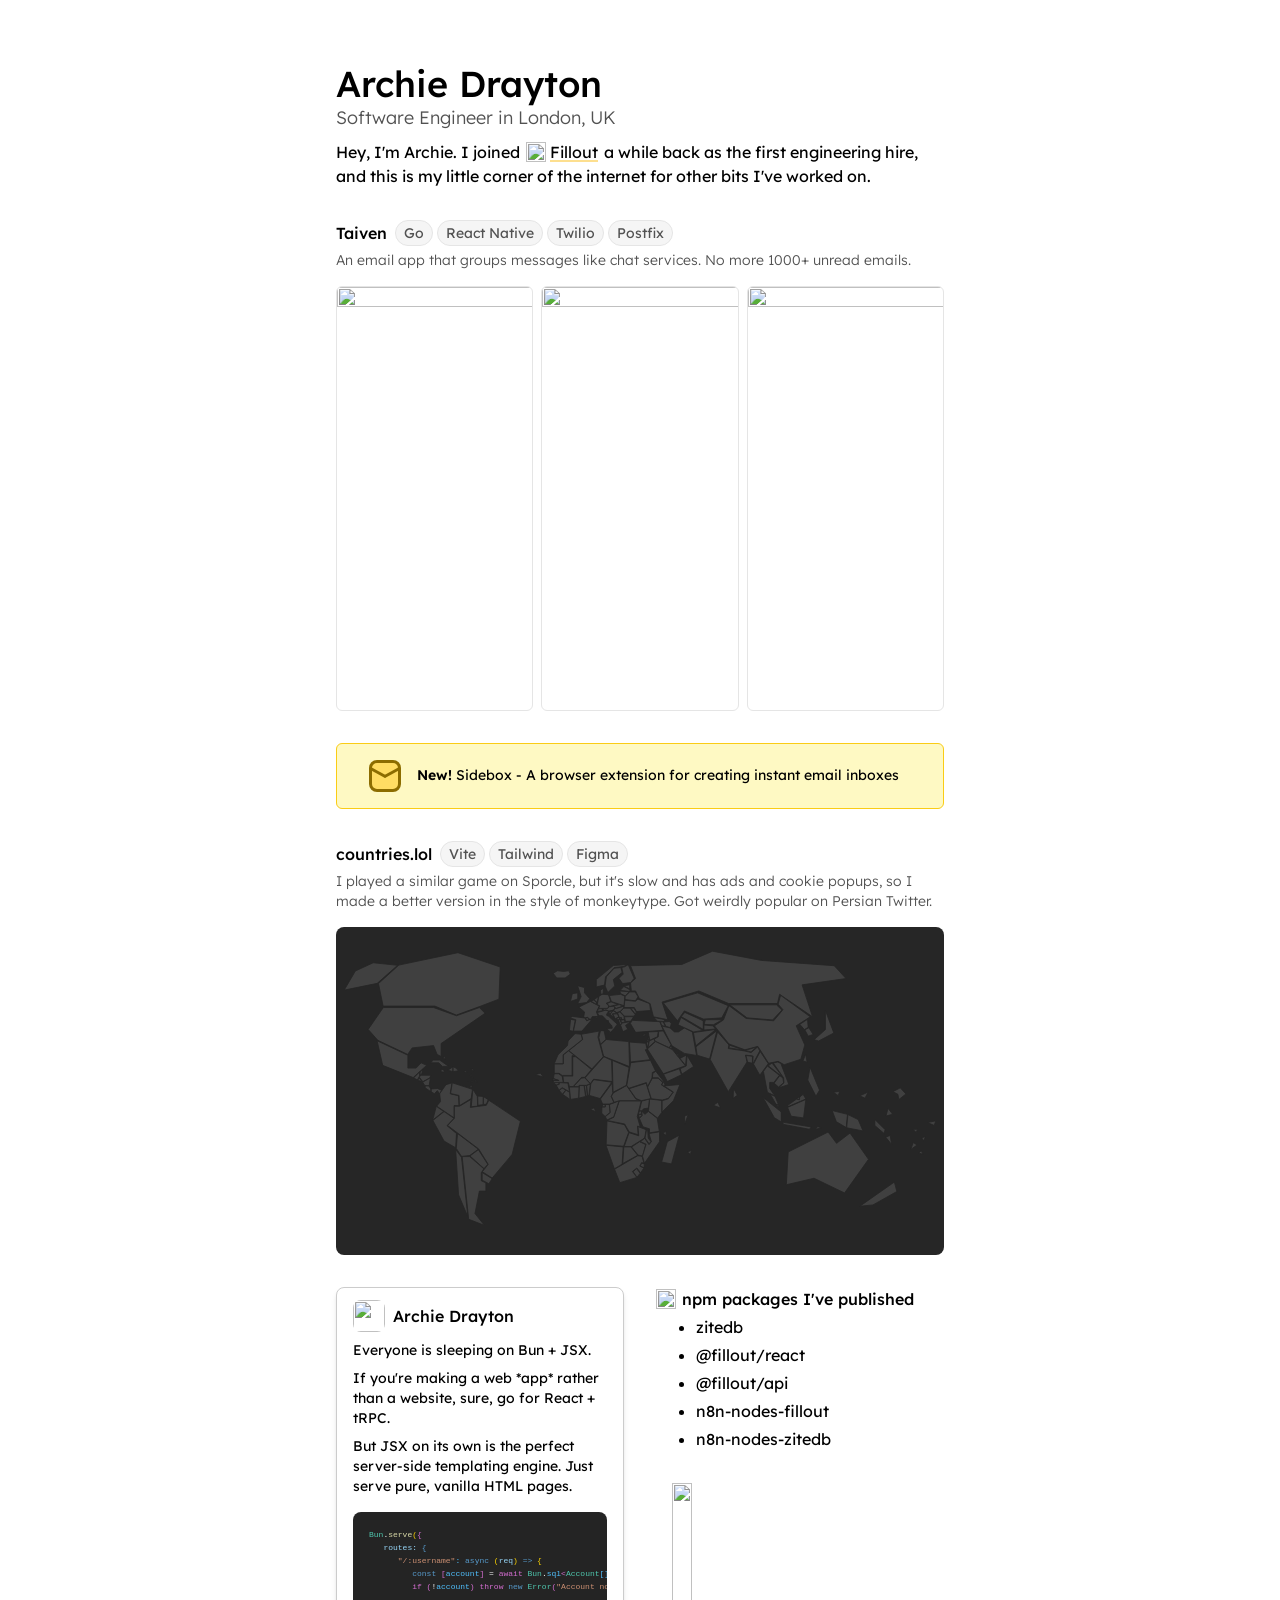
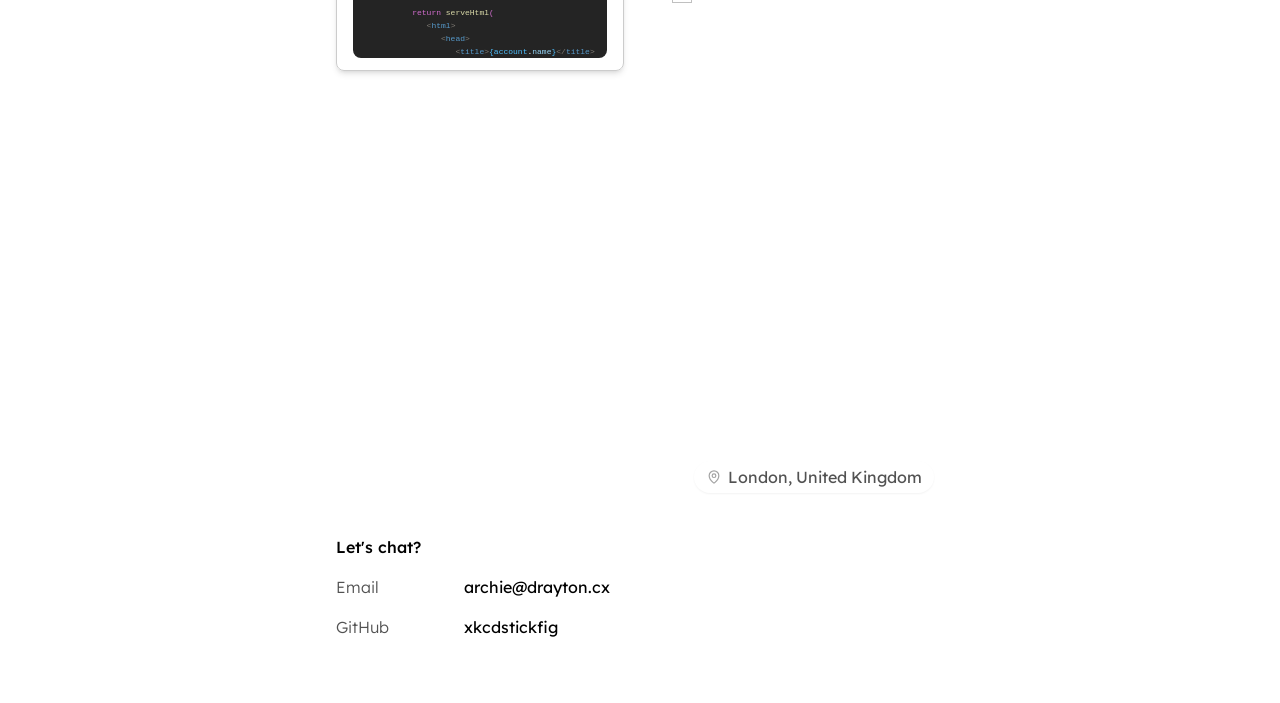
==== index.html @ cd9513e3 "Add files via upload" ====
<!DOCTYPE html>
<html>

<head>
    <title>Archie Drayton</title>
    <link rel="stylesheet" href="style.css" />
    <link rel="preconnect" href="https://fonts.googleapis.com" />
    <link rel="preconnect" href="https://fonts.gstatic.com" crossorigin />
    <link href="https://fonts.googleapis.com/css2?family=Lexend:wght@100..900&display=swap" rel="stylesheet" />
    <meta name="viewport" content="width=device-width" />
</head>

<body>
    <main>
        <div>
            <h1>Archie Drayton</h1>
            <p class="subtitle">Software Engineer in London, UK</p>
            <p class="intro">Hey, I'm Archie. I joined
                <a href="https://fillout.com" class="tag"><img src="./images/fillout.png" /> <span>Fillout</span></a>
                a while back as the first engineering hire, and this is my little corner of the internet for other bits
                I've worked on.
            </p>
        </div>

        <a class="project" href="https://taiven.com">
            <div class="title-row">
                <h2>Taiven</h2>
                <div class="tags">
                    <span>Go</span>
                    <span>React Native</span>
                    <span>Twilio</span>
                    <span>Postfix</span>
                </div>
            </div>

            <p class="description">An email app that groups messages like chat services. No more 1000+ unread emails.
            </p>

            <div class="multi-images">
                <img src="images/taiven1.png" width="256" height="554" />
                <img src="images/taiven2.png" width="256" height="554" />
                <img src="images/taiven3.png" width="256" height="554" />
            </div>
        </a>

        <a class="sb-banner" href="https://sidebox.net/?ref=pw26" title="I use this every single day of my life">
            <img
                src="[data-uri]" />
            <p><strong>New!</strong> Sidebox - A browser extension for creating instant email inboxes</p>
        </a>

        <a class="project" href="countries/">
            <div class="title-row">
                <h2>countries.lol</h2>
                <div class="tags">
                    <span>Vite</span>
                    <span>Tailwind</span>
                    <span>Figma</span>
                </div>
            </div>

            <p class="description">I played a similar game on Sporcle, but it's slow and has ads and cookie popups, so I made a better version in the style of monkeytype. Got weirdly popular on Persian Twitter.</p>

            <div class="game">
                <svg viewBox="0 0 1408 653" fill="none" xmlns="http://www.w3.org/2000/svg">
                    <path id="IS" d="M534.5 47L538.5 55L526 64H506L497.5 53L507.5 47L522.5 48.5L534.5 47Z" />
                    <path id="CA" d="M82 77.5L130.5 33.5L271 4L371.5 38L368.5 114.5L325.5 131L267 152.5L216 131H93L82 77.5Z" />
                    <path id="US-Alaska" d="M69.5 28L127.5 34L79 77L0.5 93L27 47.5L69.5 28Z" />
                    <path id="US" d="M93.5 134.5H213L267.5 154L322 134.5L335.5 148L231 220V251L221.5 246L213 225L162 230.5L151.5 246L80.5 212.5L57.5 186.5L93.5 134.5Z" />
                    <path id="MX" d="M78.6987 213.5L152 248V278.5H171.5L183.5 266L196.5 272L164.5 301L92 272L78.6987 213.5Z" />
                    <path id="GT" d="M180 287.5V297L174.5 306.5L165.5 302L180 287.5Z" />
                    <path id="BZ" d="M181 287.5L187.5 282L185 292.5L181 295.5V287.5Z" />
                    <path id="HN" d="M182.5 295.357H206L205 301.357L187.5 310.857L179 299.857L182.5 295.357Z" />
                    <path id="SV" d="M178.5 302.5L185.5 309.5L175 308L178.5 302.5Z" />
                    <path id="NI" d="M205.5 301.5L202.5 320.5H192.5L187 312L205.5 301.5Z" />
                    <path id="CR" d="M193 321H202L206.5 328V334.5L193 325.5V321Z" />
                    <path id="PA" d="M207.5 328L222.5 327L232.5 331.5L227 339.5L222 332L215 339.5L207.5 335V328Z" />
                    <path id="CO" d="M242.5 318L257 313.5L252.5 339.5L272.5 344.5L273.5 368L262 367.5V397L220.5 369L229.5 358L227.5 339.5L242.5 318Z" />
                    <path id="VE" d="M273.5 343.5L253.5 339L257.5 313.5L305.5 329L302.5 351L274.5 368L273.5 343.5Z" />
                    <path id="GY" d="M306.5 329L317 345.5L318 369L302.5 370.5L306.5 329Z" />
                    <path id="SR" d="M318 345L331 346V365.5L318.5 367L318 345Z" />
                    <path id="FR-Guyana" d="M332 346.5L343 353.5L338.5 364.5L331.5 365L332 346.5Z" />
                    <path id="EC" d="M219.5 369.5L237 381.5L211 402L219.5 369.5Z" />
                    <path id="PE" d="M238 382L261.5 398L245 415.5L267.5 434L265.5 468L238 452L211.5 403L238 382Z" />
                    <path id="BO" d="M270 434L319.5 471.5L299 486.5L279.5 488.5L267 469.5L270 434Z" />
                    <path id="PY" d="M319.5 472.5L342 507.5L333 517.5L299.5 487.5L319.5 472.5Z" />
                    <path id="UY" d="M328.5 527L352.5 541.5L344.5 553.5L328.5 545V527Z" />
                    <path id="BR" d="M344.5 355L419.5 405L400 483.5L352.5 540L329 525L343 507.5L320.5 471L246.5 415L262.5 398V369H275L302 353L300.5 372L338.5 367L344.5 355Z" />
                    <path id="CL" d="M265.5 472L279.5 491L294.5 632L272.5 580L265.5 472Z" />
                    <path id="AR" d="M281 489H299L332.5 518L326.5 527.5V546.5L337.5 551.5V571H322L311.5 624.5L334 652.5L296.5 638L281 489Z" />
                    <path id="GB" d="M555.5 82.5L572 87V99.5L584.5 113.5L577 122.5L555.5 125.5L564 108.5L555.5 82.5Z" />
                    <path id="IE" d="M556 99.5V114L538.5 120L543 101.5L556 99.5Z" />
                    <path id="PT" d="M550 164.5L545 191L536 189L539 162.5L550 164.5Z" />
                    <path id="ES" d="M545.699 190.5L551.5 163.5L538.5 159.5L542.5 155.5L573 159.5L577.5 166.5L582.5 163.5H589L566 190.5H545.699Z" />
                    <path id="FR" d="M586 120L607 131L600.5 145L604.5 156H590.5L587.5 162H583.5L579.5 157.5L575 159L570 157.5L572 145L558.5 133.5L586 120Z" />
                    <path id="AD" d="M579 158.5L583 162.5L577.5 165.5L574.5 160L579 158.5Z" />
                    <path id="MC" d="M597 157H603.5L601.5 159.5L597 157Z" />
                    <path id="IT" d="M623 140.5L629.5 143.5L624.5 150.5L625.5 151.5V154H628L650 174L643.5 183L634.5 193.5L624.5 184.5L638 183.5L637 178L628.5 168.5V165.5H625.5L614.5 154H606.5L602.5 146.5L623 140.5Z" />
                    <path id="VA" d="M625 166H628V169L625 166Z" />
                    <path id="SM" d="M626 151L628.5 153.5H626V151Z" />
                    <path id="BE" d="M601 123L598.5 126L587.5 119.5L594 116.5L601 123Z" />
                    <path id="NL" d="M605 108.5L602.5 122.5L594.5 116L605 108.5Z" />
                    <path id="LU" d="M602.5 123L602 127L599.5 126L602.5 123Z" />
                    <path id="CH" d="M613.5 137L615.5 142L602.5 144L605 137.5L613.5 137Z" />
                    <path id="DE" d="M608.5 130.5L602.5 127.5L606 108L614 103L629 104L634.5 120L623.5 124.5L630 131L627 136.5H605.5L608.5 130.5Z" />
                    <path id="DK" d="M617.5 88.5L616 102L611 103L610 93L617.5 88.5Z" />
                    <path id="SE" d="M661.5 51L640.5 68L644 83L627.5 99L621 83L624 61.5L642.5 41L658.5 39.5L661.5 51Z" />
                    <path id="NO" d="M600 68L640.5 34.5L675 32L665 37L642.5 39.5L622 61.5L619.5 81L600 85.5V68Z" />
                    <path id="FI" d="M682 75L662.5 77.5L654 65L664 55L660.5 39L667.5 37.5L676 32.5L690 65L682 75Z" />
                    <path id="EE" d="M679.5 80.5V90L665 83L679.5 80.5Z" />
                    <path id="LV" d="M677.5 90.5L682 96.5L656.5 94L665.5 84.5L677.5 90.5Z" />
                    <path id="LT" d="M678.5 97L669 107L657.5 101L656 95L678.5 97Z" />
                    <path id="PL" d="M658 103L668 107.5L666 130L636 120.5L631 106L658 103Z" />
                    <path id="BY" d="M679.5 97.5H692.5L699.5 109L693 118.5L668.5 115.5V108L679.5 97.5Z" />
                    <path id="UA" d="M693 119.5L699 114.5L727 125L729 141.5L695.5 144L690.5 134.5H666L668 117L693 119.5Z" />
                    <path id="MD" d="M689 135.5L695.5 145.5L692 149L682 136L689 135.5Z" />
                    <path id="RO" d="M680.5 136L692.5 151L689 155H667L657 144.5L665.5 136H680.5Z" />
                    <path id="CZ" d="M651.5 127L632 132L625.5 125L635 121L651.5 127Z" />
                    <path id="SK" d="M654.5 127.5L664.5 131L647 136.5L641 131L654.5 127.5Z" />
                    <path id="LI" d="M616.5 137L616 141.5L614 137H616.5Z" />
                    <path id="AT" d="M627 137L630.5 132.5L641 131.5L644.5 135.5L641 140.5L630 143L623 140L616.5 141.5L617 137H627Z" />
                    <path id="HU" d="M645 136.5L647.5 137L663.5 132L665.5 135L656.5 144L648.5 146.5L641 141.5L645 136.5Z" />
                    <path id="SI" d="M639 142L632.5 150L629.5 145L639 142Z" />
                    <path id="HR" d="M638.5 149.5L642.5 158L633 150.5L640 142L650.5 149L638.5 149.5Z" />
                    <path id="BA" d="M650.5 149.5L653.5 157L645 161L639.5 150L650.5 149.5Z" />
                    <path id="ME" d="M653 158L656 161.5L652 164L648.5 160.5L653 158Z" />
                    <path id="RS" d="M656 145L666 155L666.5 163L660 163.5L660.5 159L655 158.5L650.5 147L656 145Z" />
                    <path id="XK" d="M660 159.5L659.5 164L655 159L660 159.5Z" />
                    <path id="AL" d="M656 162.5L660 172L657 177L653 164.5L656 162.5Z" />
                    <path id="MK" d="M666.5 163.5L668.5 168.5L660.5 171L658 164.5L666.5 163.5Z" />
                    <path id="BG" d="M689 156L682 167L669.5 167.5L667 156.5L689 156Z" />
                    <path id="GR" d="M682.5 167.5L669.5 177L675 186L663.5 192L658 177L661 171.5L682.5 167.5Z" />
                    <path id="TR" d="M686 165L751 168L759.5 188.5L693.5 193.5L681 172L686 165Z" />
                    <path id="CY" d="M717.5 196L714.5 202.5L709.5 200.5L717.5 196Z" />
                    <path id="MT" d="M631.5 193.9L634.5 196.9L629 195.9L631.5 193.9Z" />
                    <path id="GE" d="M737 158L759 162.5L765.5 168L745.5 167L737 158Z" />
                    <path id="AM" d="M759.5 168.5L764 179.5L756 177.5L752 168.5H759.5Z" />
                    <path id="AZ" d="M774 167.5L778.5 172.5L776 182L766 179.5L760.5 169L774 167.5Z" />
                    <path id="SY" d="M747.5 191.5L745.5 204L727 212.5L723.5 192.5L747.5 191.5Z" />
                    <path id="IQ" d="M747.5 204L748.5 191L759.5 190L778 223L773.5 230L740 214.5L738 209.5L747.5 204Z" />
                    <path id="IR" d="M775.5 183L786 192.5H795.5L809.5 183L828.5 192.5L838.5 248.5L809.5 243.5L780 225.5L756 178.5L775.5 183Z" />
                    <path id="KW" d="M778.5 224L780.5 233L774 230.5L778.5 224Z" />
                    <path id="LB" d="M724.5 203L726 212.5L723 208.5L724.5 203Z" />
                    <path id="IL" d="M725.5 213L721.5 231L719 219L725.5 213Z" />
                    <path id="PS" d="M725 212.5L719.5 217.5L722.5 209L725 212.5Z" />
                    <path id="JO" d="M726 214L737 209L739.5 215.5L723 230L726 214Z" />
                    <path id="SA" d="M741 215.5L781 234.5L812 273L759.5 292L721.5 233L741 215.5Z" />
                    <path id="AE" d="M814.5 247.5L812.5 272L799 255.5L814.5 247.5Z" />
                    <path id="OM" d="M831.5 274.5L803.5 293L799.5 280L814 273.5L816 248.5L831.5 274.5Z" />
                    <path id="YE" d="M797.5 280L802.5 294.5L769 310.5L760 293L797.5 280Z" />
                    <path id="QA" d="M794.5 241L795.5 251.5L792 247.5L794.5 241Z" />
                    <path id="BH" d="M793.5 241L792 244.5L789.5 242L793.5 241Z" />
                    <path id="AF" d="M884.5 186.5L836.5 225.5L831 194L884.5 186.5Z" />
                    <path id="TM" d="M853.5 189L831.5 192.5L794.5 175.5L801.5 158L853.5 189Z" />
                    <path id="UZ" d="M810.5 146L854.5 166V186.5L802 156L810.5 146Z" />
                    <path id="TJ" d="M877.5 178L883.5 185.5L856 188V176L877.5 178Z" />
                    <path id="KG" d="M900 163.5L878.5 175.5L856.5 174.5L859.5 163.5H900Z" />
                    <path id="KZ" d="M914 130L898.5 159L855 162L809.5 142.5L793 166L759.5 123.5L841 99.5L914 130Z" />
                    <path id="RU" d="M770.5 163.5L736 156.5L728 125L702.5 113L693.5 95H683.5L681.5 76L693.5 65.5L681.5 35L803.5 32L876.5 0.5L993.5 22.5L1166 35L1194 65.5L1089.5 80.5L1114.5 156.5L1036 103L1031 125H915L844 95L756.5 121.5L770.5 163.5Z" />
                    <path id="JP" d="M1165 195L1129 214L1118 211L1145 187V141.5L1165 195Z" />
                    <path id="KR" d="M1105.5 182.5L1116 198.5L1104 202.5L1096 187.5L1105.5 182.5Z" />
                    <path id="KP" d="M1102.5 162.5L1104 181.5L1095 187L1084 174.5L1102.5 162.5Z" />
                    <path id="MN" d="M1028.5 128L1041.5 140.5L1019.5 164L958.5 159L917.5 128H1028.5Z" />
                    <path id="CN" d="M902.5 164L915.5 130L956.5 160.5L1022 166L1044 139.5L1032.5 126.5L1038.5 105.5L1109 156.5L1075.5 178L1096 223.5L1086.5 257.5L1047 270.5L1032.5 262.5L1010 267L984.5 227L953.5 235L915.5 221L881 178L902.5 164Z" />
                    <path id="TW" d="M1098 245.5L1101.5 264.5L1091.5 261.5L1098 245.5Z" />
                    <path id="PH" d="M1131 331L1122.5 345.5L1103 307L1108.5 276.5L1131 331Z" />
                    <path id="PK" d="M837 228L887 189.5L869.5 257L840 248L837 228Z" />
                    <path id="IN" d="M951.5 237.5L968.5 241.5L983.5 228.5L989 237.5L972 269.5L973 250L955 247.5L958.5 264L914 334.5L871 258L888.5 192.5L915.5 223.5L914 232L951.5 237.5Z" />
                    <path id="NP" d="M952 236L915.5 230.5L917 224L952 236Z" />
                    <path id="BT" d="M981 228.5L968 240L954 236.5L981 228.5Z" />
                    <path id="BD" d="M971.5 250.5V267L960 264.5L956 248.5L971.5 250.5Z" />
                    <path id="LK" d="M926.5 327L935.5 343L925.5 350.5L926.5 327Z" />
                    <path id="MM" d="M990 239L1009 268L989 295.5L974 269L990 239Z" />
                    <path id="TH" d="M1007 273.5L1035.5 295.5L1022.5 312.5H1012.5V327L1025 345L1007 336L997.5 286.5L1007 273.5Z" />
                    <path id="LA" d="M1018 266.5L1044 300.5L1009 273L1018 266.5Z" />
                    <path id="KH" d="M1036.5 296.5L1044 302L1045.5 313.5L1033.5 323.5L1023 314.5L1036.5 296.5Z" />
                    <path id="VN" d="M1039 267.5L1058 317.5L1034 325.5L1046.5 313.5L1045.5 301.5L1021 266.5L1031.5 264L1039 267.5Z" />
                    <path id="MY-West" d="M1025.5 346L1034 367L1027 364L1014 340.5L1025.5 346Z" />
                    <path id="MY-East" d="M1055.5 370.5V367L1076.5 352L1083 354L1084 347L1092 341L1098.5 352L1055.5 370.5Z" />
                    <path id="SG" d="M1034 367.5L1033.5 371L1027.5 365L1034 367.5Z" />
                    <path id="ID-Sumatra" d="M996.5 348L1040 383V406.5L1023.5 396.5L996.5 348Z" />
                    <path id="ID-Java" d="M1042.5 407L1111.5 418.5L1107 424L1045.5 412.5L1042.5 407Z" />
                    <path id="ID-Borneo" d="M1098.5 353L1093 397L1063.5 393L1055 372L1098.5 353Z" />
                    <path id="ID-New Guinea" d="M1197.5 388.5L1194.5 420L1171 406L1161 379.5L1197.5 388.5Z" />
                    <path id="TL" d="M1135 420.5L1126.5 417.5L1121 424.5L1135 420.5Z" />
                    <path id="BN" d="M1083.5 346.5L1082.5 353.5L1076.5 351.5L1083.5 346.5Z" />
                    <path id="PG" d="M1198.5 389L1223 401L1234.5 428L1195.5 420.5L1198.5 389Z" />
                    <path id="AU" d="M1171.5 457.5L1203.5 433L1247.5 495.5L1190.5 575.5L1118 540.5L1052 556L1056.5 478L1151.5 430.5L1171.5 457.5Z" />
                    <path id="NZ" d="M1309 549.5L1315 572L1258 604L1227 607L1309 549.5Z" />
                    <path id="FJ" d="M1354 455.5L1363 461.5L1348 472L1354 455.5Z" />
                    <path id="TO" d="M1373 475L1377 483.5L1367 480.5L1373 475Z" />
                    <path id="TV" d="M1364 424L1361 431.5L1353 424H1364Z" />
                    <path id="WS" d="M1382.5 441.5L1379.5 452L1374 444.5L1382.5 441.5Z" />
                    <path id="KI" d="M1407.5 404L1404 415L1387.5 408L1407.5 404Z" />
                    <path id="FM" d="M1247 335.5L1239 350L1226.5 344.5L1247 335.5Z" />
                    <path id="PW" d="M1179 333.5L1175.5 344L1164 336L1179 333.5Z" />
                    <path id="NR" d="M1294 374L1305 388.5L1289 392.5L1294 374Z" />
                    <path id="VU" d="M1299 438.5L1302.5 460L1288.5 443L1299 438.5Z" />
                    <path id="SB" d="M1262.5 400.5L1287 425L1284.5 434L1262.5 415V400.5Z" />
                    <path id="MH" d="M1336.5 340L1319.5 353.5L1317.5 341L1305.5 334.5L1323 325.5L1336.5 340Z" />
                    <path id="MV" d="M889 360L896 373.5L878.5 367L889 360Z" />
                    <path id="SC" d="M818.5 389.5L810 412.5V392.5L818.5 389.5Z" />
                    <path id="MG" d="M797.5 438L779 506.5L755.5 502L769 453.5L797.5 438Z" />
                    <path id="MU" d="M826.5 474L824 484L817 478L826.5 474Z" />
                    <path id="KM" d="M765.5 428.5L767 439L758.5 433.5L765.5 428.5Z" />
                    <path id="SZ" d="M708 504L714.5 507L713.5 515.5L704.5 511.5L708 504Z" />
                    <path id="LS" d="M695.5 517.5L704.5 528.5L697 538L687.5 525L695.5 517.5Z" />
                    <path id="ZA" d="M696.5 538.5L656 551L643.5 519L698.5 487L709 488L713.5 505.5L708 503L703.5 511.5L713 516.5L705.5 527.5L696.5 516L686 524.5L696.5 538.5Z" />
                    <path id="NA" d="M661.5 507L643 518L623 462L664 466L661.5 507Z" />
                    <path id="AO" d="M677 431.5L665 464.5L623.5 461L625.5 404L667 413L677 431.5Z" />
                    <path id="BW" d="M665.5 466H682.5L698.5 486L663 505.5L665.5 466Z" />
                    <path id="ZW" d="M703 453.5L717.5 460.5L710 487.5L699.5 485.5L684 466L703 453.5Z" />
                    <path id="ZM" d="M683 465H666.5L678 432L701 439.5L699 417.5L718.5 425L715 445L683 465Z" />
                    <path id="MZ" d="M710 488L718.5 459.5L705 453.5L715 445.5L725.5 460.5L731 453.5L725.5 434L750.5 430V453.5L714.5 505L710 488Z" />
                    <path id="MW" d="M722.5 427.5L723.5 445L730 453.5L725.5 458.5L716 445L719.5 425.5L722.5 427.5Z" />
                    <path id="TZ" d="M745 398L750 429L726.5 432.5V423L711 418L702.5 398L709 391.5L708 380.5L715.5 388.5L724 381.5L745 398Z" />
                    <path id="KE" d="M756 383.5L746 397.5L724 380.5L727 352L756 355.5V383.5Z" />
                    <path id="BI" d="M708 391L703 397L700 390L708 388V391Z" />
                    <path id="RW" d="M707.5 380.5V387.5L700 389L702.5 380.5H707.5Z" />
                    <path id="UG" d="M726.5 352L724 373.5L712.5 375.5L708.5 380H702.5L708 357L726.5 352Z" />
                    <path id="CD" d="M698 416.5L699.5 437L678.5 430.5L667.5 411.5L625.5 403L641.5 395.5L655 356.5H707L697.5 393.5L704.5 418.5L698 416.5Z" />
                    <path id="CG" d="M654 356.5L641.5 394.5L625.5 402L621.5 394L633 384.5L631.5 365L654 356.5Z" />
                    <path id="GA" d="M632.5 384L621 393.5L613 386L613.5 371H621.5V365H631L632.5 384Z" />
                    <path id="GQ" d="M621 365V370.5H613.5L615.5 365H621Z" />
                    <path id="CM" d="M631 364H615L610 352L637.5 314.5L639.5 337.5L635.5 346L642 360.5L631 364Z" />
                    <path id="CF" d="M636 345.5L640.5 337.5L672 320L694 352L706.5 356H654.5L642.5 360L636 345.5Z" />
                    <path id="SS" d="M718.5 314.5L730 351L707.5 356L694.5 351L678 327.5L718.5 314.5Z" />
                    <path id="ET" d="M722 323.5L733.5 302.5H747L758 312.5L755 318.5L782.5 336L771.5 350.5L757 354.5L731 351.5L722 323.5Z" />
                    <path id="SO" d="M783.5 356L756.5 383V356L771.5 351.5L783.5 335.5L761 321L799 317.5L783.5 356Z" />
                    <path id="DJ" d="M760.5 310.5L764 320L759.5 320.5L756 318L760.5 310.5Z" />
                    <path id="ER" d="M734.5 291L741.5 286L760 310L758.5 312L747 301.5H733.5L734.5 291Z" />
                    <path id="SD" d="M732.5 302L722 322.5L719 313L677.5 326.5L672.5 319.5L682 265.5L729 260L741 285.5L733.5 289L732.5 302Z" />
                    <path id="EG" d="M716.5 235L728 258.5L681.5 264L679 216.5L717.5 219.5L721 234L716.5 235Z" />
                    <path id="TD" d="M678 277L671.5 319.5L640 336L638 260L678 277Z" />
                    <path id="LY" d="M677.5 215.5L679 275L617.5 250.5L610.5 223L623.5 210.5L677.5 215.5Z" />
                    <path id="TN" d="M606 206L610 189.5H618.5L623 210L610 222L606 206Z" />
                    <path id="DZ" d="M604 205L616.5 251.5L589.5 280.5L534.5 237L567.5 210.5L564.5 198L607 190.5L604 205Z" />
                    <path id="NE" d="M618 251.5L636.5 260L638 310.5L593.5 305L586 315.5L573.5 301.5L618 251.5Z" />
                    <path id="NG" d="M637 312L609 351L583.5 343.5L587 316L594 306L637 312Z" />
                    <path id="BJ" d="M586 316L582.5 343.5H579L577 320L586 316Z" />
                    <path id="TG" d="M576.5 320L578.5 344L575 345.5L571.5 320H576.5Z" />
                    <path id="GH" d="M571 320L574.5 346L558.5 350L559.5 320H571Z" />
                    <path id="BF" d="M572.5 301.5L585.5 315.5L576.5 319.5H559V323H548L547.5 320.5L564 302.5L572.5 301.5Z" />
                    <path id="CI" d="M559 323.5L558 350L538.5 353L536 323.5H559Z" />
                    <path id="LR" d="M536.5 336L537.5 353L520 341L528 331L536.5 336Z" />
                    <path id="SL" d="M527.5 330.5L519.5 340.5L512 332L519 326L527.5 330.5Z" />
                    <path id="GN" d="M536.5 335L519 325L511.5 331L504.5 319L511.5 317.5V313L532.5 314L536.5 335Z" />
                    <path id="GW" d="M511 313V317L504.5 318.5L498.5 313H511Z" />
                    <path id="SN" d="M519 298L521.5 312.5H498V308H511.5L498 303.5L500 292H510.5L519 298Z" />
                    <path id="GM" d="M497 303.5L508.5 307.5H497V303.5Z" />
                    <path id="ML" d="M551.5 251.5L588.5 282L573 300.5H565L545 322.5H536L533.5 313H522.5L520.5 297.5H544V251.5H551.5Z" />
                    <path id="MR" d="M542.5 249V296H519L511.5 291H500V268.5H521.5V247L534 237.5L549 249H542.5Z" />
                    <path id="MA" d="M567 210.5L564 198L549.5 196.5L533 214L531.5 225L509 247L500 268H521V247L567 210.5Z" />
                    <path id="CV" d="M467 290.5L474.5 299.5L454.5 294.5L467 290.5Z" />
                    <path id="ST" d="M595 373L598.5 382.5L586 376.5L595 373Z" />
                    <path id="CU" d="M227.5 259.5L249 274.5H234L225.5 266H205.5L212.5 259.5H227.5Z" />
                    <path id="JM" d="M237 283L239.5 287.5H231.5L230.5 281L237 283Z" />
                    <path id="HT" d="M259 275.5V287L247 283.5L259 275.5Z" />
                    <path id="DO" d="M272 285L259.5 287V275.5L266.5 278.5L272 285Z" />
                    <path id="DM" d="M301.5 291.25L303.5 296L300.5 295.75L301.5 291.25Z" />
                    <path id="TT" d="M303 318.5L305 324L298 325L303 318.5Z" />
                    <path id="VC" d="M305 308.5V312L301.268 311.75L305 308.5Z" />
                    <path id="LC" d="M302 300L306 304L307 301.5L302 300Z" />
                    <path id="KN" d="M288.5 283.5L292.5 289.5L285.5 287L288.5 283.5Z" />
                    <path id="GD" d="M298 311.5L299.5 316L295 311.5H298Z" />
                    <path id="BB" d="M313 306L316.5 312L311.5 309.5L313 306Z" />
                    <path id="BS" d="M240.5 250.5V257.5L235 254L240.5 250.5Z" />
                    <path id="AG" d="M307.5 280.5L308.5 286L301.5 280.5H307.5Z" />
                </svg>
            </div>

            <script>
                document.body.onmousemove = event => {
                    document.querySelectorAll(".game path").forEach(path => {
                        const rect = path.getBoundingClientRect()
                        const threshold = 50
                        const inTop = event.clientY > rect.top - threshold
                        const inBottom = event.clientY < rect.bottom + threshold
                        const inLeft = event.clientX > rect.left - threshold
                        const inRight = event.clientX < rect.right + threshold

                        const centerX = rect.right - rect.width / 2
                        const centerY = rect.bottom - rect.height / 2
                        const pushUp = centerY < event.clientY
                        const pushLeft = centerX < event.clientX

                        if (inTop && inBottom && inLeft && inRight) {
                            path.style.transform = `translateX(${pushLeft ? -15 : 15}px) translateY(${pushUp ? -15 : 15}px)`
                        } else {
                            path.style.transform = ""
                        }
                    })
                }
            </script>
        </a>

        <section class="split">
            <a class="post" href="https://github.com/xkcdstickfig/bun-jsx">
                <h2><img src="images/me.jpg" /> Archie Drayton</h2>
                <p>Everyone is sleeping on Bun + JSX.</p>
                <p>If you're making a web *app* rather than a website, sure, go for React + tRPC.</p>
                <p>But JSX on its own is the perfect server-side templating engine. Just serve pure, vanilla HTML pages.</p>
                <code></code>
                <script>
                    const colours = {
                        G: "#4fc8af",
                        w: "white",
                        y: "#dbdba9",
                        Y: "#fed500",
                        p: "#d46dd0",
                        a: "#98d8fa",
                        b: "#50c0fe",
                        o: "#cd9073",
                        B: "#579acb",
                        g: "#7f7b74"
                    }

                    const code = `
GBun#w.#yserve#Y(#p{
    #aroutes: #B{
        #o"/:username"#b: #Basync #Y(#areq#Y) #B=> #Y{
            #Bconst #p[#baccount#p] #w= #pawait #GBun#w.#bsql#p<#GAccount#b[]#p>#o\`select * from account where username = #B\${#areq#w.#bparams#w.#ausername#B}#o\`
            #pif (#w!#baccount#p) throw #Bnew #GError#p(#o"Account not found!"#p)

            return #yserveHtml#p(
                #g<#Bhtml#g>
                    <#Bhead#g>
                        <#Btitle#g>#b{account#w.#aname#b}#g</#Btitle#g>`

                    document.querySelector("code").innerHTML = code.trim().split("#").map(part => {
                        const letter = part.at(0)
                        const text = part.slice(1).replaceAll("<", "&lt").replaceAll(">", "&gt;").replaceAll("    ", "   ")
                        return `<span style="color: ${colours[letter]}">${text}</span>`
                    }).join("")
                </script>
            </a>
            
            <div class="npm">
                <h2><img src="images/npm.png" /> npm packages I've published</h2>
                <ul>
                    <li><a href="https://www.npmjs.com/package/zitedb">zitedb</a></li>
                    <li><a href="https://github.com/fillout/react">@fillout/react</a></li>
                    <li><a href="https://github.com/fillout/api-client">@fillout/api</a></li>
                    <li><a href="https://www.npmjs.com/package/n8n-nodes-fillout">n8n-nodes-fillout</a></li>
                    <li><a href="https://www.npmjs.com/package/n8n-nodes-zitedb">n8n-nodes-zitedb</a></li>
                </ul>

                <img class="arrow" src="images/arrow.svg" width="238" height="162" />
            </div>
        </section>

        <section class="map">
            <div class="me"></div>
            <div class="clouds"></div>
            <div class="location">
                <svg xmlns="http://www.w3.org/2000/svg" width="16" height="16" viewBox="0 0 16 16" fill="none"><path d="M9.83335 6.66668C9.83335 7.6792 9.01254 8.50001 8.00002 8.50001C6.9875 8.50001 6.16669 7.6792 6.16669 6.66668C6.16669 5.65415 6.9875 4.83334 8.00002 4.83334C9.01254 4.83334 9.83335 5.65415 9.83335 6.66668Z" stroke="currentColor" stroke-width="1.2" stroke-linejoin="round"></path><path d="M12.8334 6.66668C12.8334 9.70315 10.1169 12.4556 8.75694 13.6432C8.31854 14.0261 7.6815 14.0261 7.2431 13.6432C5.88316 12.4556 3.16669 9.70315 3.16669 6.66668C3.16669 3.9973 5.33064 1.83334 8.00002 1.83334C10.6694 1.83334 12.8334 3.9973 12.8334 6.66668Z" stroke="currentColor" stroke-width="1.2" stroke-linejoin="round"></path></svg>
                London, United Kingdom
            </div>
        </section>

        <section class="contact">
            <h2>Let's chat?</h2>
            <div class="row">
                <p>Email</p>
                <p><a href="mailto:archie@drayton.cx">archie@drayton.cx</a></p>
            </div>
            <div class="row">
                <p>GitHub</p>
                <p><a href="https://github.com/xkcdstickfig">xkcdstickfig</a></p>
            </div>
        </section>
    </main>
</body>

</html>
---- style.css ----
* {
    box-sizing: border-box;
    margin: 0;
    font-family: Lexend, system-ui, -apple-system, BlinkMacSystemFont, 'Segoe UI', Roboto, Oxygen, Ubuntu, Cantarell, 'Open Sans', 'Helvetica Neue', sans-serif;
    font-weight: 400;
    line-height: 1.5;
}

a {
    text-decoration: none;
    color: inherit;
}

main {
    width: 100%;
    max-width: 672px;
    margin: 0 auto;
    padding: 64px 32px;
}

h1 {
    font-weight: 500;
    font-size: 36px;
    line-height: 40px;
}

h2 {
    font-size: inherit;
    font-weight: 500;
}

.subtitle {
    color: rgb(82, 82, 82);
    font-weight: 300;
    font-size: 18px;
    line-height: 28px;
}

.intro {
    margin-top: 8px;
}

.intro .tag {
    display: inline-flex;
    align-items: center;
    text-decoration: underline;
    text-decoration-thickness: 2px;
    text-underline-offset: 2px;
    text-decoration-color: #fddf8f;
    position: relative;
    padding-left: 24px;
    margin-left: 2px;
    margin-right: 2px;
}

.intro .tag:hover {
    opacity: 0.8;
}

.intro .tag img {
    width: 20px;
    height: 20px;
    position: absolute;
    left: 0;
    user-select: none;
}

.project {
    display: block;
    margin-top: 32px;
}

.title-row {
    display: flex;
    align-items: center;
}

.tags {
    margin-left: 8px;
    display: flex;
    overflow-x: auto;
}

.tags span {
    background: rgb(245, 245, 245);
    border: solid 1px rgb(229, 229, 229);
    border-radius: 999px;
    color: rgb(82, 82, 82);
    font-size: 14px;
    line-height: 20px;
    padding: 2px 8px;
    white-space: nowrap;
}

.tags span+span {
    margin-left: 4px;
}

.project .description {
    color: rgb(82, 82, 82);
    font-weight: 300;
    font-size: 14px;
    line-height: 20px;
    margin-top: 4px;
}

.multi-images {
    display: flex;
    gap: 8px;
    margin-top: 16px;
}

.multi-images img {
    min-width: 0;
    max-width: 100%;
    height: auto;
    border: solid 1px rgb(229, 229, 229);
    border-radius: 6px;
    transition: transform 0.2s;
}

.project:hover .multi-images img:nth-child(1) {
    transform: scale(1.05) rotate(-2deg) translateX(-15px);
}

.project:hover .multi-images img:nth-child(2) {
    transform: scale(0.95) translateX(-5px);
}

.project:hover .multi-images img:nth-child(3) {
    transform: scale(1.05) rotate(2deg) translateX(15px);
}

.sb-banner {
    display: flex;
    align-items: center;
    gap: 16px;
    padding: 16px 32px;
    background: rgb(254, 249, 195);
    border: solid 1px rgb(250, 204, 21);
    border-radius: 6px;
    font-size: 14px;
    line-height: 20px;
    margin-top: 32px;
}

.sb-banner img {
    width: 32px;
    height: 32px;
}

.sb-banner strong {
    font-weight: 600;
}

.game {
    background: #262626;
    padding: 24px 8px;
    margin-top: 16px;
    border-radius: 8px;
    cursor: default;
    transition: transform 0.2s;
}


.game:hover {
    transform: scale(1.02);
}

.game svg path {
    fill: #404040;
    /*fill: #fbbf24;*/
    transition-duration: 200ms;
    stroke: #262626;
    stroke-width: 2px;
}

.split {
    display: grid;
    grid-template-columns: 1fr 1fr;
    gap: 32px;
    margin-top: 32px;
}

@media screen and (max-width: 580px) {
    .split {
        grid-template-columns: 1fr;
    }

    .arrow {
        display: none;
    }
}

.post {
    box-shadow: 0 4px 6px -1px rgb(0 0 0 / 0.1), 0 2px 4px -2px rgb(0 0 0 / 0.1);
    border: solid 0.5px #ccc;
    padding: 12px 16px;
    border-radius: 8px;
    overflow: auto;
    transition: transform 0.2s;
}

.post:hover {
    transform: rotate(2deg) scale(1.05);
}

.post h2 {
    display: flex;
    align-items: center;
}

.post h2 img {
    width: 32px;
    height: 32px;
    margin-right: 8px;
    border-radius: 8px;
}

.post p {
    margin-top: 8px;
    font-size: 14px;
    line-height: 20px;
}

.post code {
    background: #242424;
    display: block;
    color: white;
    white-space: pre;
    overflow: auto;
    padding: 16px 16px 0;
    margin-top: 16px;
    font-size: 8px;
    border-radius: 8px;
    scrollbar-color: #464646 transparent;
    scrollbar-width: thin;
}

.post code span {
    font-family: monospace;
}

.npm h2 {
    display: flex;
    align-items: center;
}

.npm h2 img {
    width: 20px;
    height: 20px;
    margin-right: 6px;
}

.npm li {
    margin-top: 4px;
}

.npm li a:hover {
    text-decoration: underline;
    text-decoration-thickness: 2px;
    text-underline-offset: 2px;
}

.arrow {
    height: 120px;
    width: auto;
    margin-top: 32px;
    margin-left: 16px;
    user-select: none;
}

.map {
    height: 400px;
    background-image: url("images/map.png");
    background-size: cover;
    background-position: center;
    margin-top: 32px;
    position: relative;
    display: flex;
    align-items: center;
    justify-content: center;
}

.clouds {
    position: absolute;
    top: 0;
    left: 0;
    width: 100%;
    height: 100%;
    background-image: url("images/clouds.png");
    background-size: cover;
    background-position: center;
}

.me {
    width: 80px;
    height: 80px;
    background-image: url("images/me.jpg");
    background-size: cover;
    background-position: center;
    border-radius: 50%;
    border: solid 5px white;
}

.location {
    position: absolute;
    bottom: 10px;
    right: 10px;
    background: white;
    padding: 4px 12px;
    border-radius: 999px;
    box-shadow: 0 1px 2px 0 rgb(0 0 0 / 0.05);
    color: rgb(82, 82, 82);
    display: flex;
    align-items: center;
    user-select: none;
}

.location svg {
    width: 16px;
    height: 16px;
    margin-right: 6px;
    color: #a3a3a3;
}

.contact {
    margin-top: 32px;
}

.contact .row {
    display: flex;
    margin-top: 16px;
}

.contact .row p:first-child {
    width: 128px;
    flex-shrink: 0;
    color: rgb(82, 82, 82);
    font-weight: 300;
}
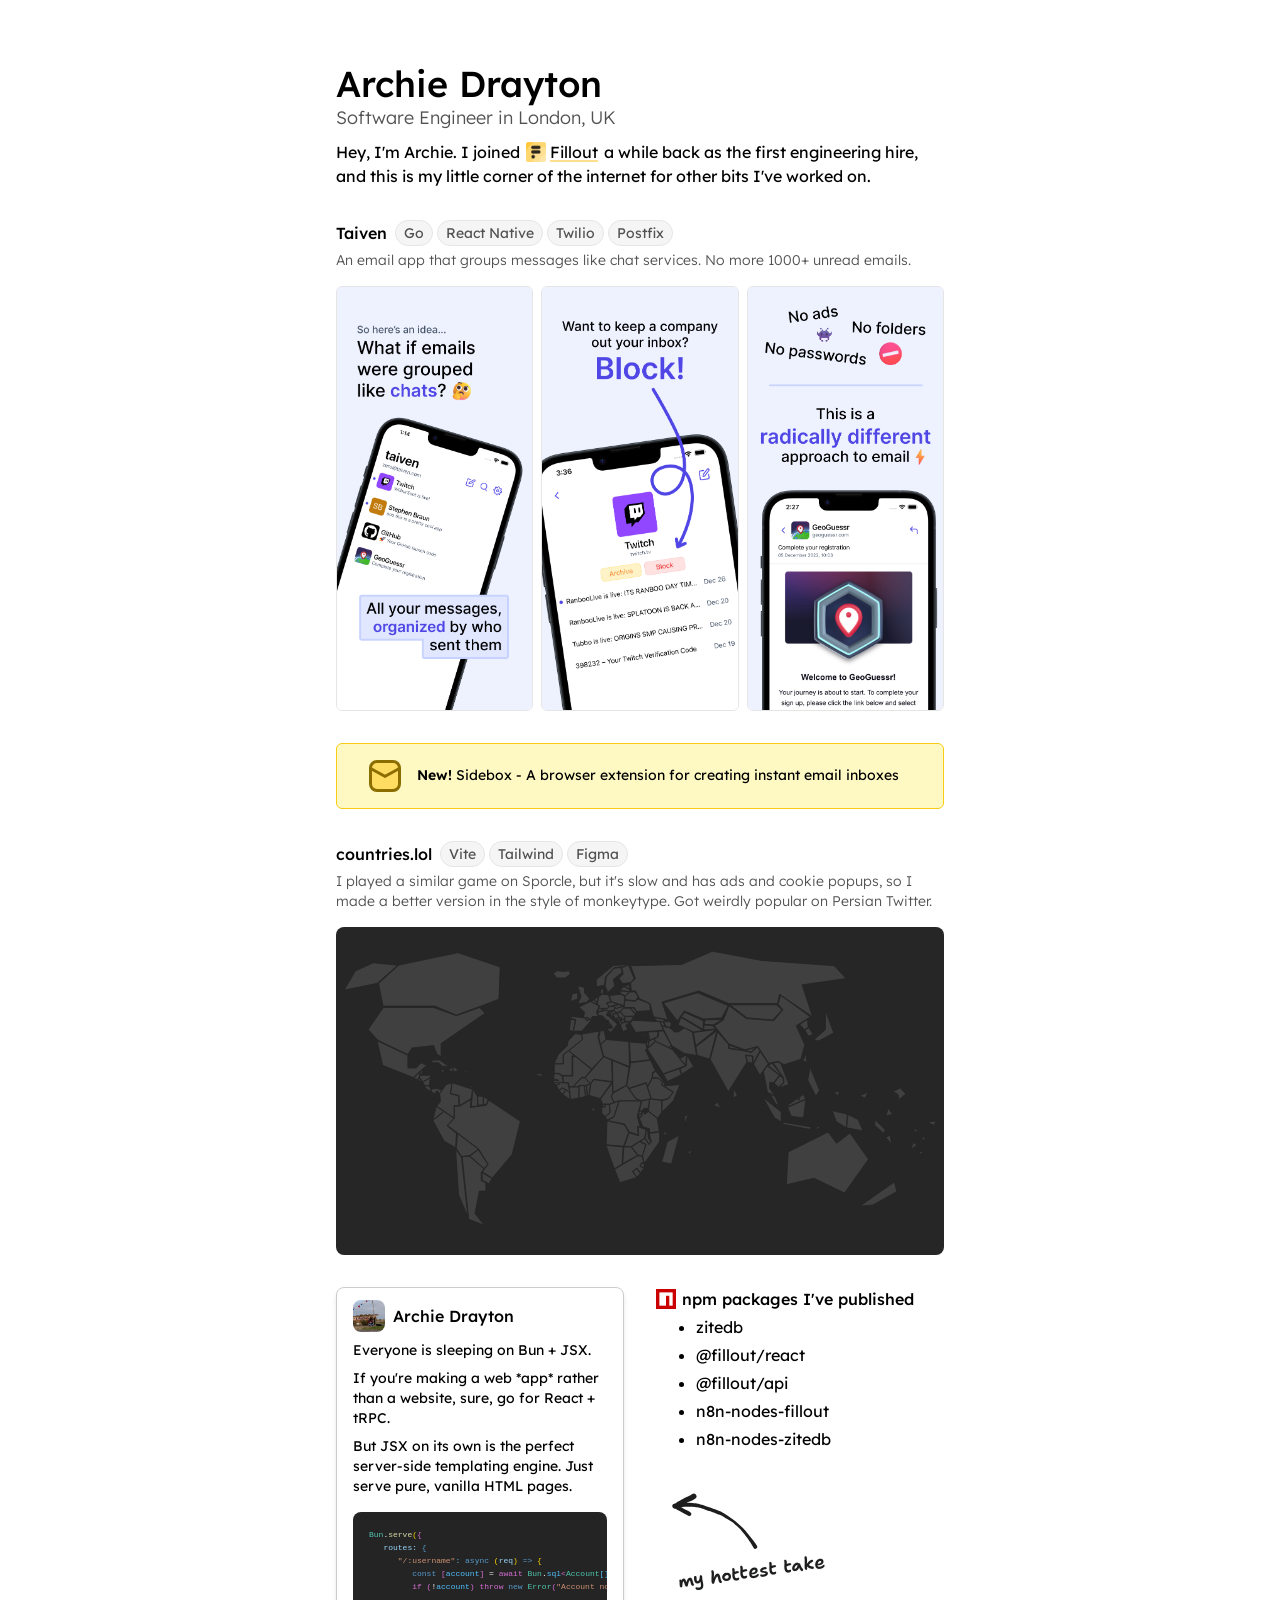
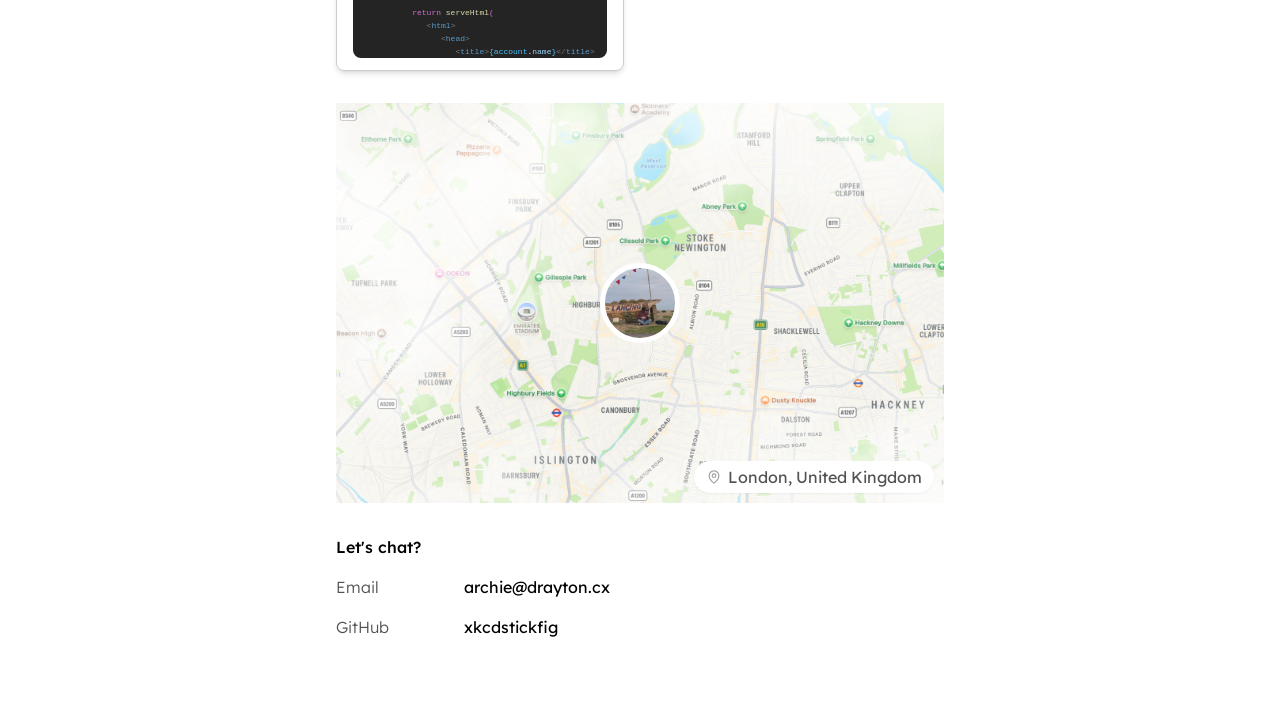
==== commit 7f3f62f2: "Update index.html" ====
--- a/index.html
+++ b/index.html
@@ -22,7 +22,7 @@
             </p>
         </div>
 
-        <a class="project" href="https://taiven.com">
+        <a class="project" href="https://sidebox.net/taiven">
             <div class="title-row">
                 <h2>Taiven</h2>
                 <div class="tags">
@@ -372,4 +372,4 @@
     </main>
 </body>
 
-</html>+</html>
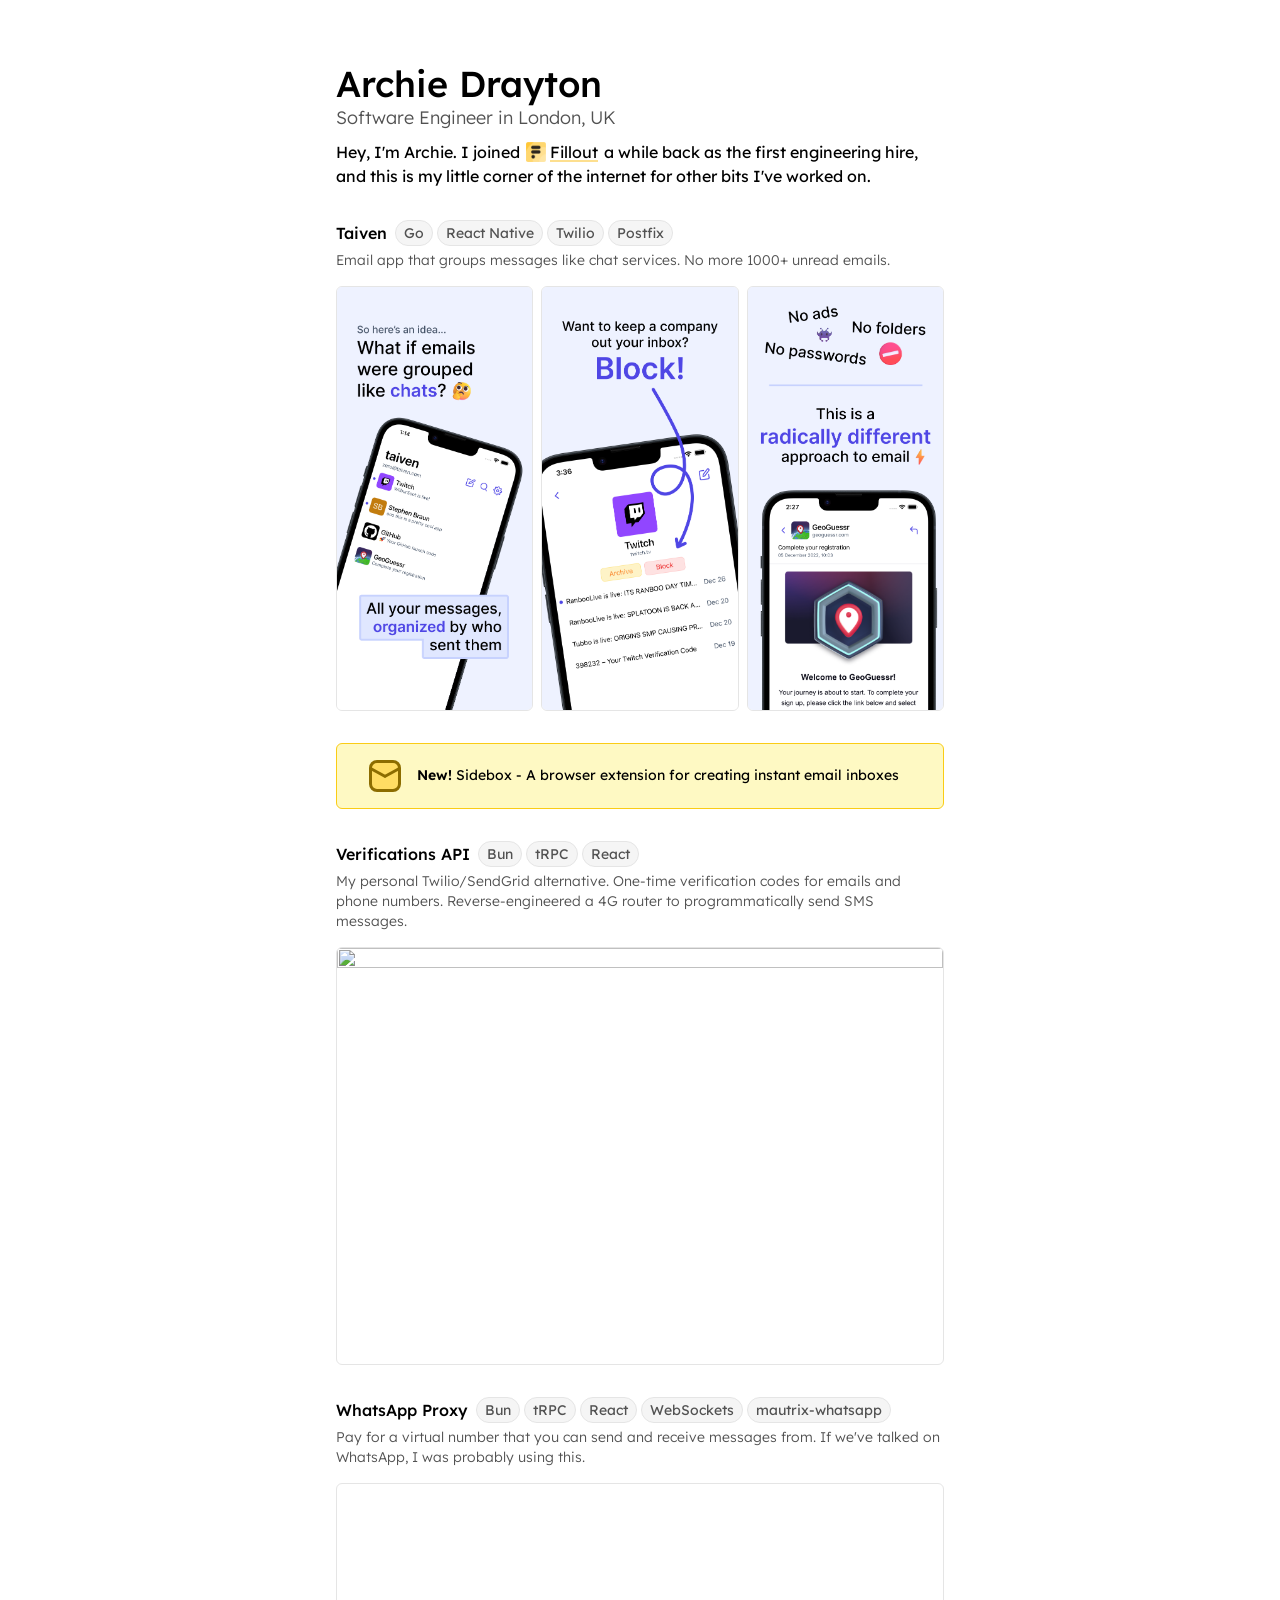
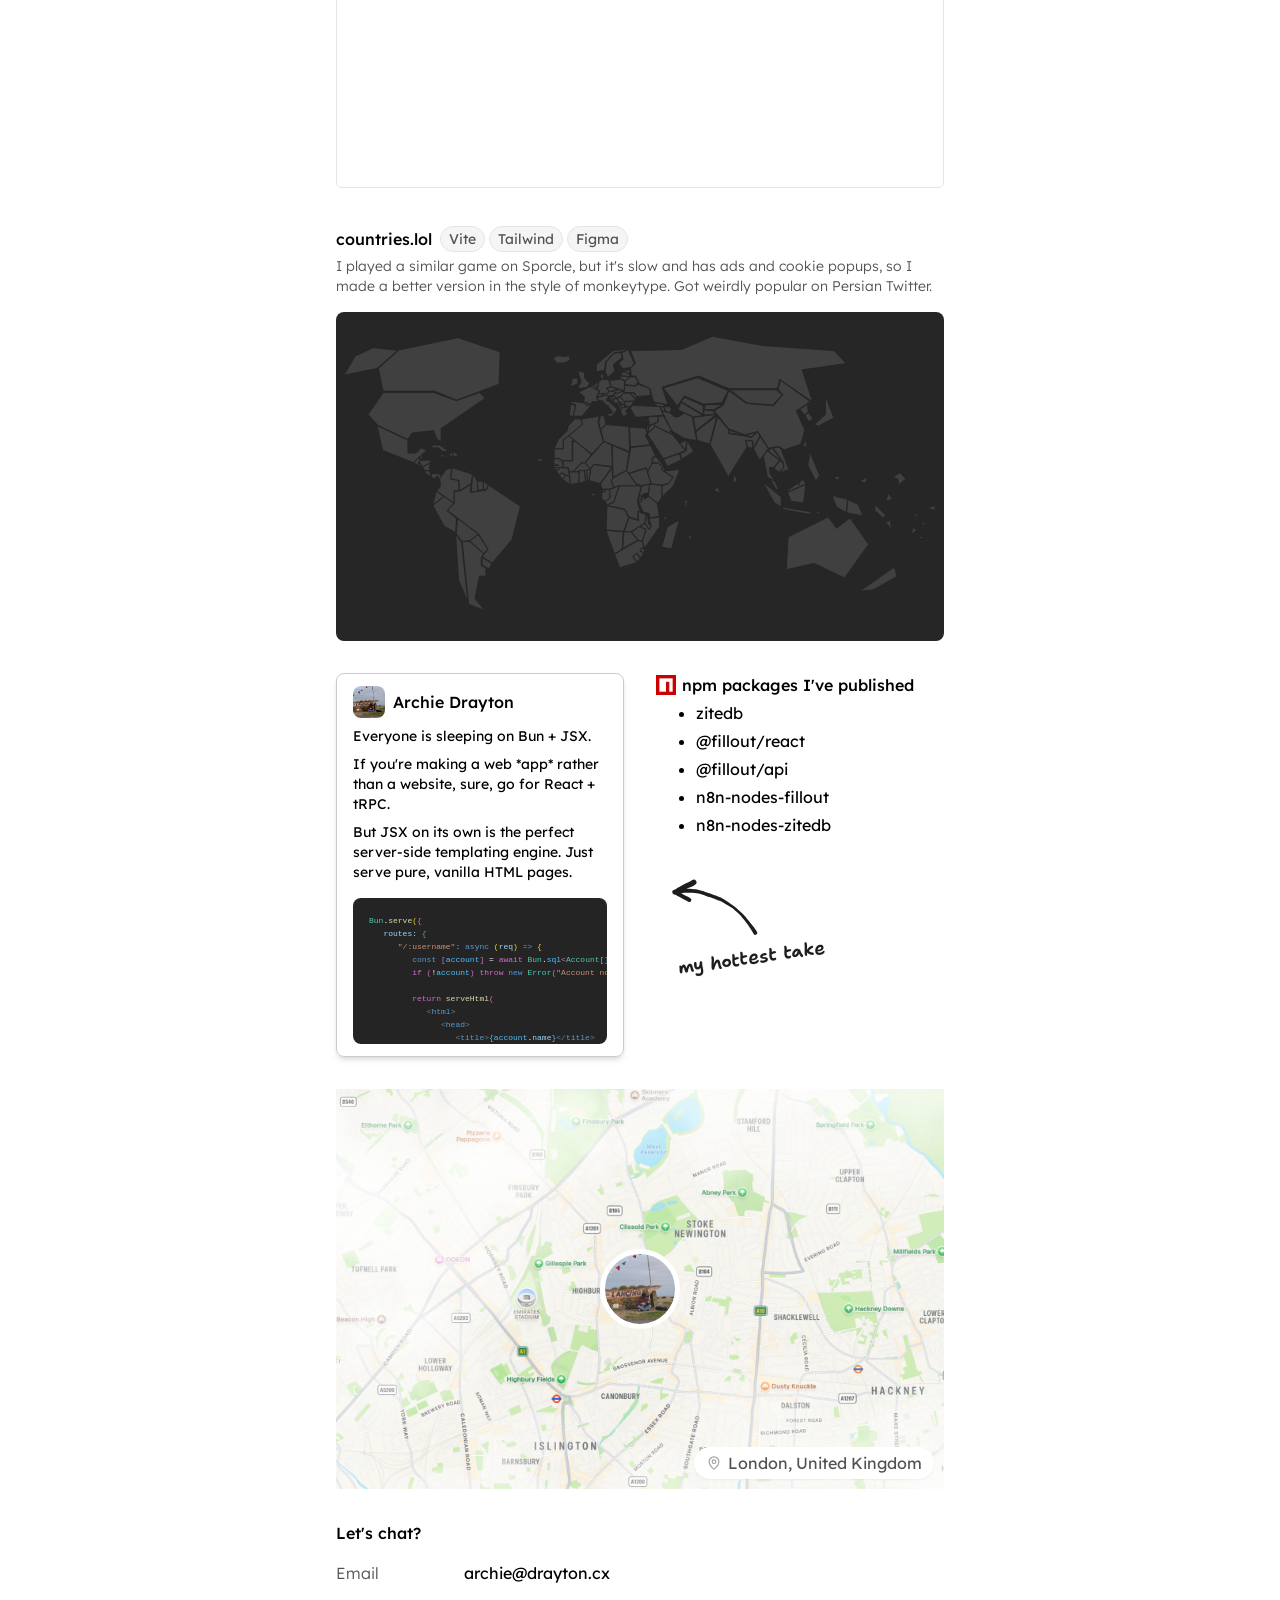
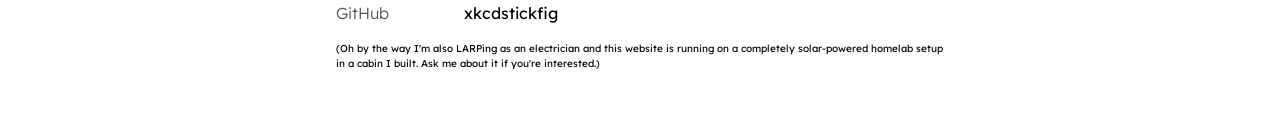
==== commit 0439d966: "Update index.html" ====
--- a/index.html
+++ b/index.html
@@ -33,7 +33,7 @@
                 </div>
             </div>
 
-            <p class="description">An email app that groups messages like chat services. No more 1000+ unread emails.
+            <p class="description">Email app that groups messages like chat services. No more 1000+ unread emails.
             </p>
 
             <div class="multi-images">
@@ -47,6 +47,39 @@
             <img
                 src="[data-uri]" />
             <p><strong>New!</strong> Sidebox - A browser extension for creating instant email inboxes</p>
+        </a>
+
+        <a class="project">
+            <div class="title-row">
+                <h2>Verifications API</h2>
+                <div class="tags">
+                    <span>Bun</span>
+                    <span>tRPC</span>
+                    <span>React</span>
+                </div>
+            </div>
+
+            <p class="description">My personal Twilio/SendGrid alternative. One-time verification codes for emails and phone numbers. Reverse-engineered a 4G router to programmatically send SMS messages.</p>
+
+            <img src="images/verifications.png" width="1536" height="1056" class="main-image" />
+        </a>
+
+        <a class="project">
+            <div class="title-row">
+                <h2>WhatsApp Proxy</h2>
+
+                <div class="tags">
+                    <span>Bun</span>
+                    <span>tRPC</span>
+                    <span>React</span>
+                    <span>WebSockets</span>
+                    <span>mautrix-whatsapp</span>
+                </div>
+            </div>
+
+            <p class="description">Pay for a virtual number that you can send and receive messages from. If we've talked on WhatsApp, I was probably using this.</p>
+
+            <video src="images/whatsapp.mp4" poster="images/whatsapp.jpg" width="1152" height="720" class="main-image" autoplay muted loop></video>
         </a>
 
         <a class="project" href="countries/">
@@ -369,6 +402,8 @@
                 <p><a href="https://github.com/xkcdstickfig">xkcdstickfig</a></p>
             </div>
         </section>
+
+        <p style="margin-top: 16px; font-size: 10px;">(Oh by the way I'm also LARPing as an electrician and this website is running on a completely solar-powered homelab setup in a cabin I built. Ask me about it if you're interested.)</p>
     </main>
 </body>
 
--- a/style.css
+++ b/style.css
@@ -104,6 +104,14 @@
     margin-top: 4px;
 }
 
+.project .main-image {
+    width: 100%;
+    height: auto;
+    border: solid 1px rgb(229, 229, 229);
+    border-radius: 6px;
+    margin-top: 16px;
+}
+
 .multi-images {
     display: flex;
     gap: 8px;
@@ -158,7 +166,6 @@
     padding: 24px 8px;
     margin-top: 16px;
     border-radius: 8px;
-    cursor: default;
     transition: transform 0.2s;
 }
 
@@ -338,4 +345,4 @@
     flex-shrink: 0;
     color: rgb(82, 82, 82);
     font-weight: 300;
-}+}
